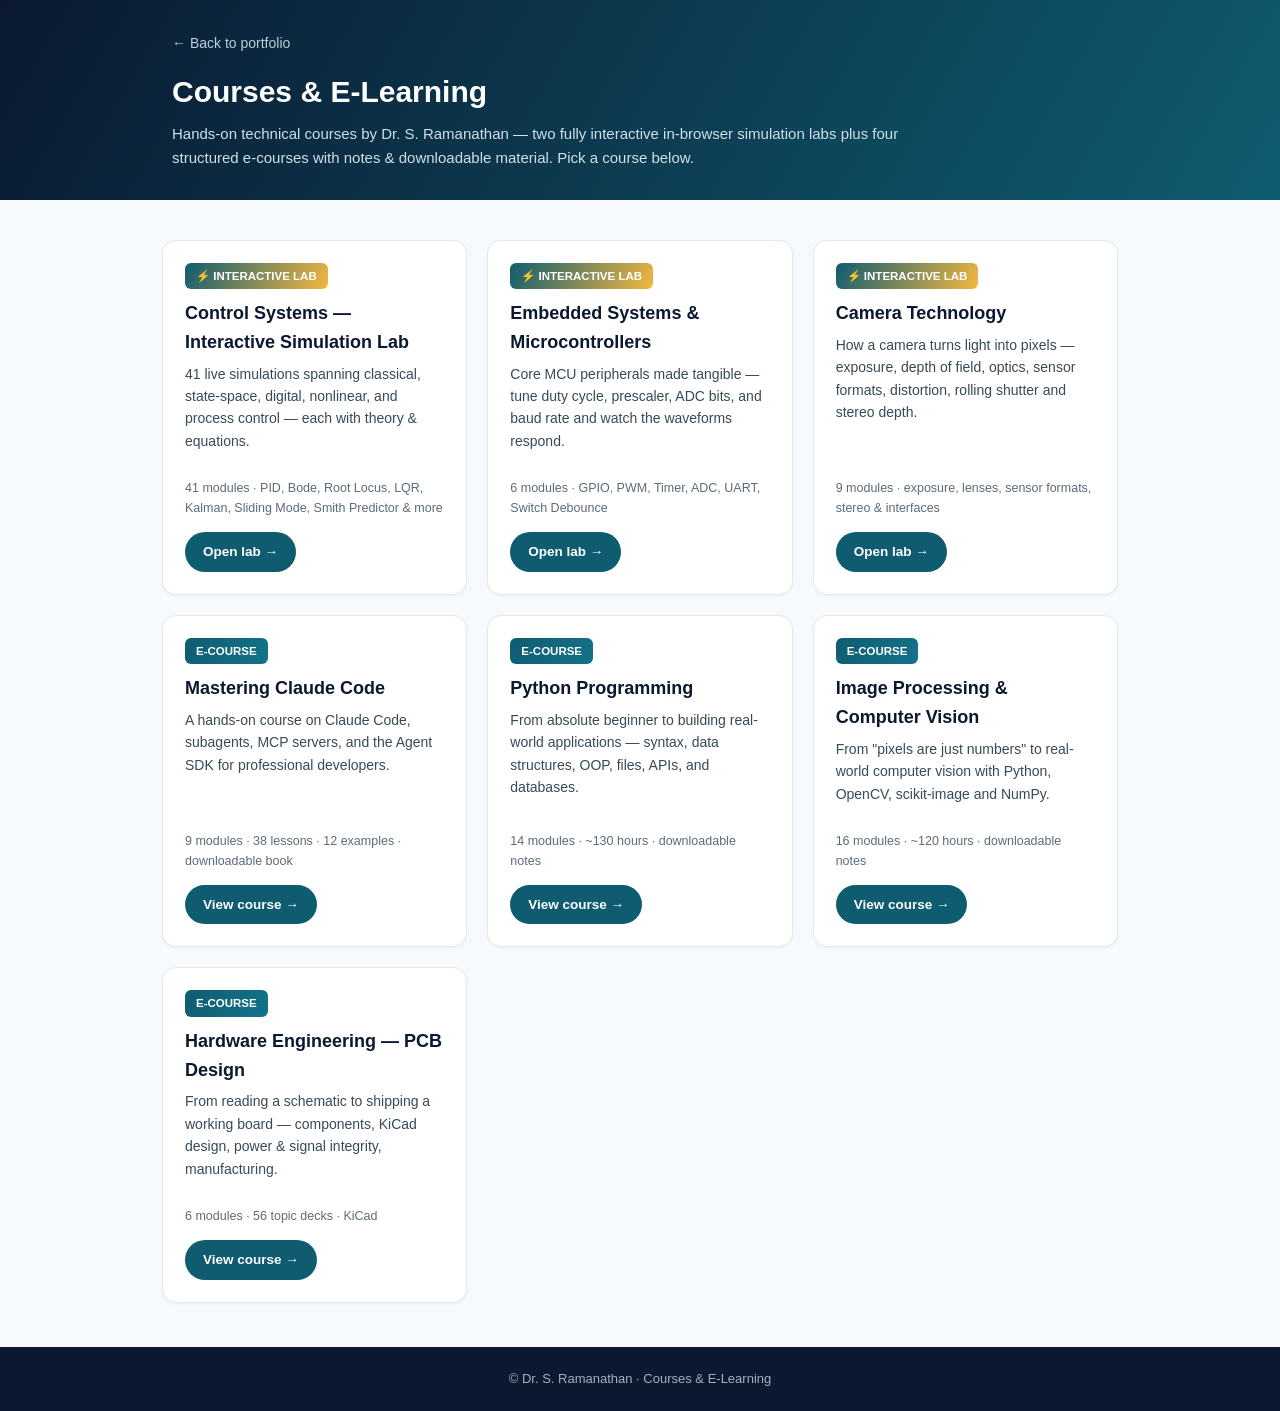
==== courses/index.html @ aff9f31a "Cache-bust favicon links (?v=2) so browsers fetch the new SR monogram" ====
<!DOCTYPE html><html lang="en"><head><meta charset="UTF-8">
<meta name="viewport" content="width=device-width,initial-scale=1.0">
<title>Courses — Dr. S. Ramanathan</title>
<meta name="description" content="Technical courses by Dr. S. Ramanathan — interactive Control Systems & Embedded labs, Python, Image Processing/OpenCV, PCB Design, and Mastering Claude Code.">
<link rel="stylesheet" href="course.css">
<link rel="icon" href="../favicon.ico?v=2">
<link rel="apple-touch-icon" href="../apple-touch-icon.png?v=2">
<style>
.cgrid{max-width:1000px;margin:0 auto;padding:6px 22px 10px;display:grid;grid-template-columns:repeat(auto-fit,minmax(300px,1fr));gap:20px}
.ccard{background:#fff;border:1px solid var(--line);border-radius:14px;padding:22px;box-shadow:0 1px 3px rgba(16,42,67,.05);display:flex;flex-direction:column}
.ccard .bdg{align-self:flex-start;font-size:11.5px;font-weight:700;color:#fff;padding:4px 11px;border-radius:6px;margin-bottom:10px}
.bdg.lab{background:linear-gradient(120deg,#0f5c70,#f4b740)}
.bdg.crs{background:linear-gradient(120deg,#0f5c70,#14738c)}
.ccard h2{font-size:18px;color:var(--navy);margin:0 0 6px}
.ccard p{font-size:14px;color:#374a57;margin:0 0 12px;flex:1}
.ccard .meta{font-size:12.5px;color:var(--grey);margin-bottom:14px}
.ccard a.go{align-self:flex-start;background:var(--teal);color:#fff;text-decoration:none;border-radius:30px;padding:9px 18px;font-weight:600;font-size:13.5px}
.ccard a.go:hover{background:#0d4d5e}
.intro{max-width:1000px;margin:0 auto;padding:6px 22px 16px;color:#374a57}
</style></head><body>

<div class="top"><div class="wrap">
<a class="back" href="../index.html#courses">← Back to portfolio</a>
<h1>Courses &amp; E-Learning</h1>
<p>Hands-on technical courses by Dr. S. Ramanathan — two fully interactive in-browser simulation labs plus four structured e-courses with notes &amp; downloadable material. Pick a course below.</p>
</div></div>

<section style="padding:34px 0">
  <div class="cgrid">

    <div class="ccard">
      <span class="bdg lab">⚡ INTERACTIVE LAB</span>
      <h2>Control Systems — Interactive Simulation Lab</h2>
      <p>41 live simulations spanning classical, state-space, digital, nonlinear, and process control — each with theory &amp; equations.</p>
      <div class="meta">41 modules · PID, Bode, Root Locus, LQR, Kalman, Sliding Mode, Smith Predictor &amp; more</div>
      <a class="go" href="control-systems.html">Open lab →</a>
    </div>

    <div class="ccard">
      <span class="bdg lab">⚡ INTERACTIVE LAB</span>
      <h2>Embedded Systems &amp; Microcontrollers</h2>
      <p>Core MCU peripherals made tangible — tune duty cycle, prescaler, ADC bits, and baud rate and watch the waveforms respond.</p>
      <div class="meta">6 modules · GPIO, PWM, Timer, ADC, UART, Switch Debounce</div>
      <a class="go" href="embedded-systems.html">Open lab →</a>
    </div>

    <div class="ccard">
      <span class="bdg lab">⚡ INTERACTIVE LAB</span>
      <h2>Camera Technology</h2>
      <p>How a camera turns light into pixels — exposure, depth of field, optics, sensor formats, distortion, rolling shutter and stereo depth.</p>
      <div class="meta">9 modules · exposure, lenses, sensor formats, stereo &amp; interfaces</div>
      <a class="go" href="camera-technology.html">Open lab →</a>
    </div>

    <div class="ccard">
      <span class="bdg crs">E-COURSE</span>
      <h2>Mastering Claude Code</h2>
      <p>A hands-on course on Claude Code, subagents, MCP servers, and the Agent SDK for professional developers.</p>
      <div class="meta">9 modules · 38 lessons · 12 examples · downloadable book</div>
      <a class="go" href="claude-code.html">View course →</a>
    </div>

    <div class="ccard">
      <span class="bdg crs">E-COURSE</span>
      <h2>Python Programming</h2>
      <p>From absolute beginner to building real-world applications — syntax, data structures, OOP, files, APIs, and databases.</p>
      <div class="meta">14 modules · ~130 hours · downloadable notes</div>
      <a class="go" href="python.html">View course →</a>
    </div>

    <div class="ccard">
      <span class="bdg crs">E-COURSE</span>
      <h2>Image Processing &amp; Computer Vision</h2>
      <p>From "pixels are just numbers" to real-world computer vision with Python, OpenCV, scikit-image and NumPy.</p>
      <div class="meta">16 modules · ~120 hours · downloadable notes</div>
      <a class="go" href="image-processing.html">View course →</a>
    </div>

    <div class="ccard">
      <span class="bdg crs">E-COURSE</span>
      <h2>Hardware Engineering — PCB Design</h2>
      <p>From reading a schematic to shipping a working board — components, KiCad design, power &amp; signal integrity, manufacturing.</p>
      <div class="meta">6 modules · 56 topic decks · KiCad</div>
      <a class="go" href="pcb-design.html">View course →</a>
    </div>

  </div>
</section>
<footer>© Dr. S. Ramanathan · Courses &amp; E-Learning</footer>
</body></html>
---- courses/course.css ----
:root{--navy:#0a1930;--teal:#0f5c70;--teal2:#14738c;--cyan:#3fc4dc;
--ink:#1b2733;--grey:#5c6b78;--line:#e3e9ee;--bg:#f7fafc;}
*{box-sizing:border-box;margin:0;padding:0}
body{font-family:'Segoe UI',Roboto,Arial,sans-serif;color:var(--ink);background:var(--bg);line-height:1.6}
a{color:var(--teal);text-decoration:none}
.top{background:linear-gradient(120deg,var(--navy),var(--teal));color:#fff;padding:30px 22px}
.wrap{max-width:980px;margin:0 auto;padding:0 22px}
.back{color:#bcd0d9;font-size:14px}
.back:hover{color:#fff}
.top h1{font-size:30px;font-weight:800;margin:12px 0 6px}
.top p{color:#cfe0e8;font-size:15px;max-width:760px}
.meta{margin-top:14px;display:flex;flex-wrap:wrap;gap:10px}
.meta span{background:rgba(255,255,255,.10);border:1px solid rgba(255,255,255,.2);
padding:6px 13px;border-radius:30px;font-size:13px}
.dl{display:inline-block;margin-top:16px;background:var(--cyan);color:#06222b;
font-weight:600;padding:10px 18px;border-radius:30px;font-size:14px}
section{padding:34px 0}
h2.grp{font-size:18px;color:var(--navy);margin:22px 0 10px;padding-bottom:6px;
border-bottom:2px solid var(--cyan)}
.mod{display:flex;align-items:center;gap:16px;background:#fff;border:1px solid var(--line);
border-radius:12px;padding:14px 18px;margin-bottom:10px;box-shadow:0 1px 2px rgba(16,42,67,.04)}
.mod .n{flex:0 0 auto;width:42px;height:42px;border-radius:50%;background:var(--teal);
color:#fff;font-weight:700;display:flex;align-items:center;justify-content:center;font-size:15px}
.mod .body{flex:1 1 auto}
.mod .t{font-weight:700;color:var(--navy);font-size:15.5px}
.mod .d{color:var(--grey);font-size:13.5px;margin-top:2px}
.mod a.pdf{flex:0 0 auto;background:#eaf3f6;color:#0d4d5e;border:1px solid #d4e7ec;
padding:8px 14px;border-radius:8px;font-size:13px;font-weight:600;white-space:nowrap}
.mod a.pdf:hover{background:var(--teal);color:#fff}
footer{background:var(--navy);color:#9fb4c0;text-align:center;padding:22px;font-size:13px}
@media(max-width:640px){.mod{flex-wrap:wrap}.mod a.pdf{margin-left:58px}}
.fb-wrap{max-width:980px;margin:6px auto 34px;padding:0 22px}
.fb{background:#fff;border:1px solid var(--line);border-radius:14px;padding:24px;text-align:center;box-shadow:0 1px 3px rgba(16,42,67,.05)}
.fb h3{color:var(--navy);margin:0 0 4px;font-size:18px}
.fb .fb-sub{color:var(--grey);font-size:13.5px;margin:0 0 12px}
.fb-stars{font-size:32px;color:#d4dde3;cursor:pointer;user-select:none;line-height:1}
.fb-stars span{padding:0 3px;transition:color .1s}
.fb-stars span.on{color:#f4b740}
.fb-text{width:100%;max-width:560px;min-height:72px;margin:14px auto 0;display:block;padding:10px 12px;border:1px solid var(--line);border-radius:8px;font:inherit;font-size:14px;resize:vertical}
.fb-send{margin-top:14px;background:var(--teal);color:#fff;border:0;border-radius:30px;padding:11px 26px;font-weight:600;cursor:pointer;font-size:14px}
.fb-send:hover{background:#0d4d5e}
.fb-note{font-size:13px;margin-top:10px;min-height:16px}
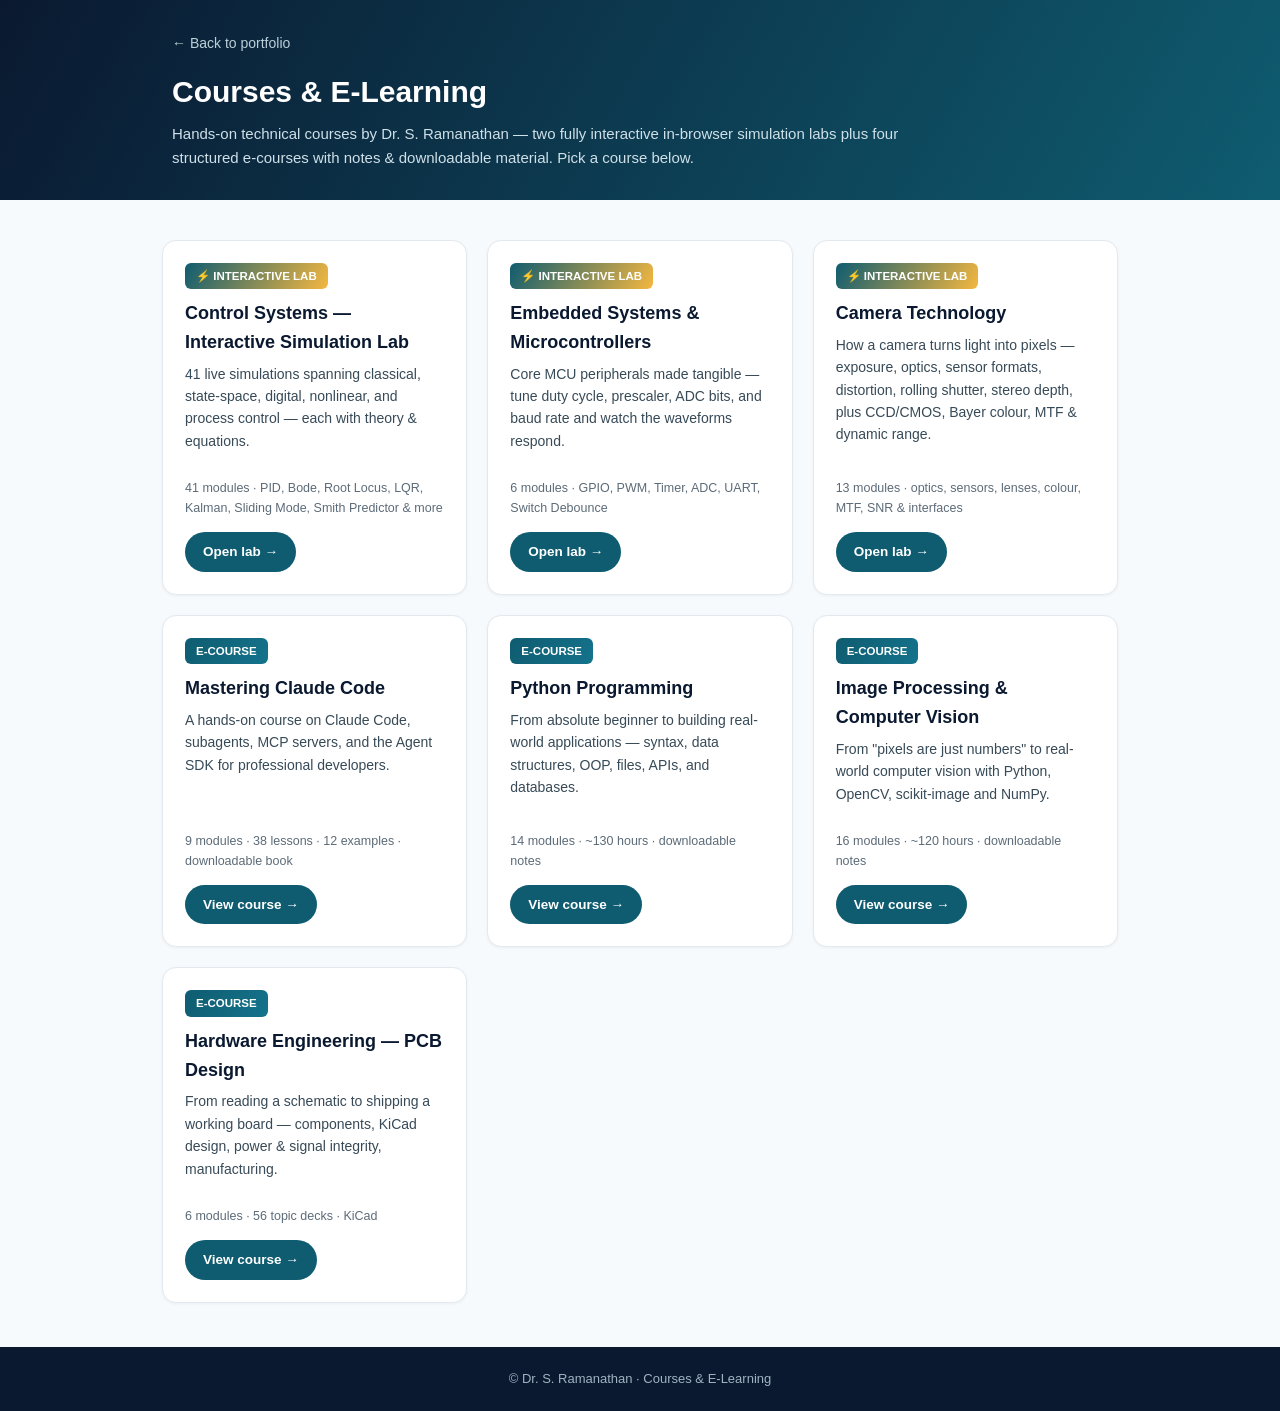
==== commit 52e7d7d8: "Camera course: detailed technical depth — CCD/CMOS, Bayer, MTF/Nyquist, DR/SNR (13 modules)" ====
--- a/courses/index.html
+++ b/courses/index.html
@@ -47,8 +47,8 @@
     <div class="ccard">
       <span class="bdg lab">⚡ INTERACTIVE LAB</span>
       <h2>Camera Technology</h2>
-      <p>How a camera turns light into pixels — exposure, depth of field, optics, sensor formats, distortion, rolling shutter and stereo depth.</p>
-      <div class="meta">9 modules · exposure, lenses, sensor formats, stereo &amp; interfaces</div>
+      <p>How a camera turns light into pixels — exposure, optics, sensor formats, distortion, rolling shutter, stereo depth, plus CCD/CMOS, Bayer colour, MTF &amp; dynamic range.</p>
+      <div class="meta">13 modules · optics, sensors, lenses, colour, MTF, SNR &amp; interfaces</div>
       <a class="go" href="camera-technology.html">Open lab →</a>
     </div>
 
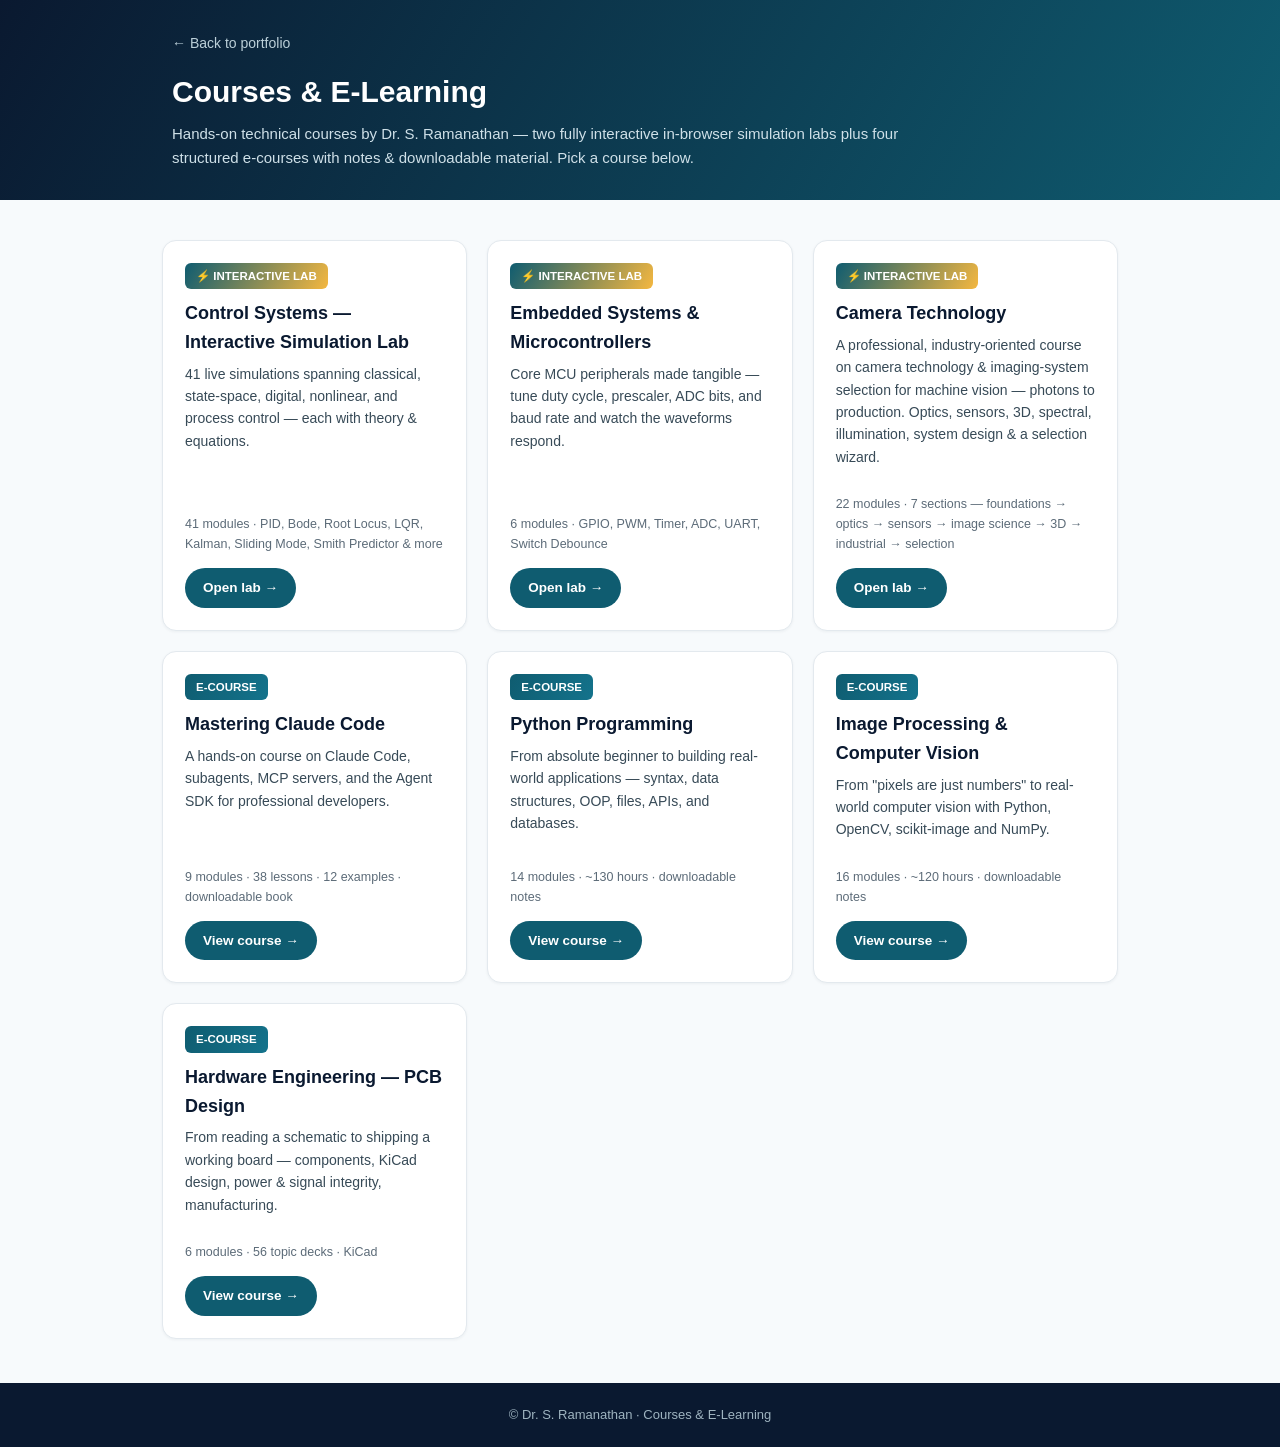
==== commit cef28558: "Restructure Camera course into 7-section / 22-module industry curriculum (pipeline, spectrum, 3D, sp" ====
--- a/courses/index.html
+++ b/courses/index.html
@@ -47,8 +47,8 @@
     <div class="ccard">
       <span class="bdg lab">⚡ INTERACTIVE LAB</span>
       <h2>Camera Technology</h2>
-      <p>How a camera turns light into pixels — exposure, optics, sensor formats, distortion, rolling shutter, stereo depth, plus CCD/CMOS, Bayer colour, MTF &amp; dynamic range.</p>
-      <div class="meta">13 modules · optics, sensors, lenses, colour, MTF, SNR &amp; interfaces</div>
+      <p>A professional, industry-oriented course on camera technology &amp; imaging-system selection for machine vision — photons to production. Optics, sensors, 3D, spectral, illumination, system design &amp; a selection wizard.</p>
+      <div class="meta">22 modules · 7 sections — foundations → optics → sensors → image science → 3D → industrial → selection</div>
       <a class="go" href="camera-technology.html">Open lab →</a>
     </div>
 
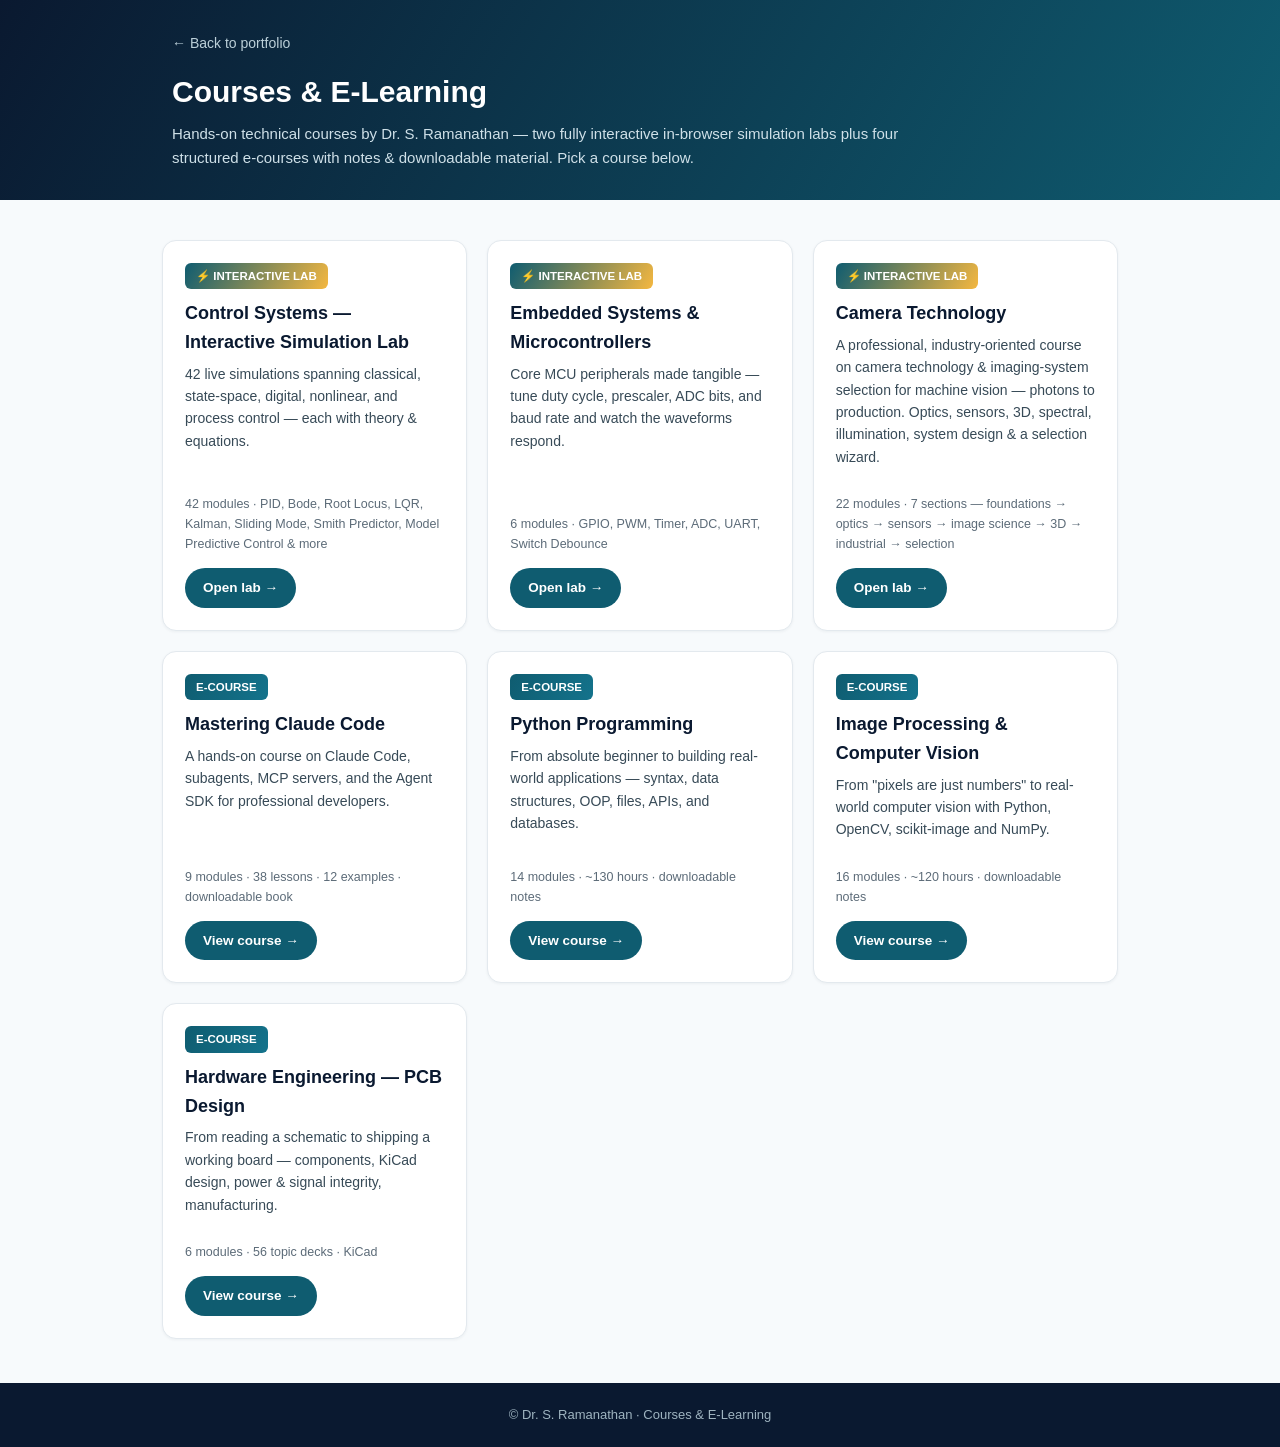
==== commit 3ea03f70: "Add Module 42: Model Predictive Control (interactive receding-horizon viz) - New MPC lab: double-int" ====
--- a/courses/index.html
+++ b/courses/index.html
@@ -31,8 +31,8 @@
     <div class="ccard">
       <span class="bdg lab">⚡ INTERACTIVE LAB</span>
       <h2>Control Systems — Interactive Simulation Lab</h2>
-      <p>41 live simulations spanning classical, state-space, digital, nonlinear, and process control — each with theory &amp; equations.</p>
-      <div class="meta">41 modules · PID, Bode, Root Locus, LQR, Kalman, Sliding Mode, Smith Predictor &amp; more</div>
+      <p>42 live simulations spanning classical, state-space, digital, nonlinear, and process control — each with theory &amp; equations.</p>
+      <div class="meta">42 modules · PID, Bode, Root Locus, LQR, Kalman, Sliding Mode, Smith Predictor, Model Predictive Control &amp; more</div>
       <a class="go" href="control-systems.html">Open lab →</a>
     </div>
 
@@ -87,4 +87,5 @@
   </div>
 </section>
 <footer>© Dr. S. Ramanathan · Courses &amp; E-Learning</footer>
+<script data-goatcounter="https://ramgom1041.goatcounter.com/count" async src="//gc.zgo.at/count.js"></script>
 </body></html>
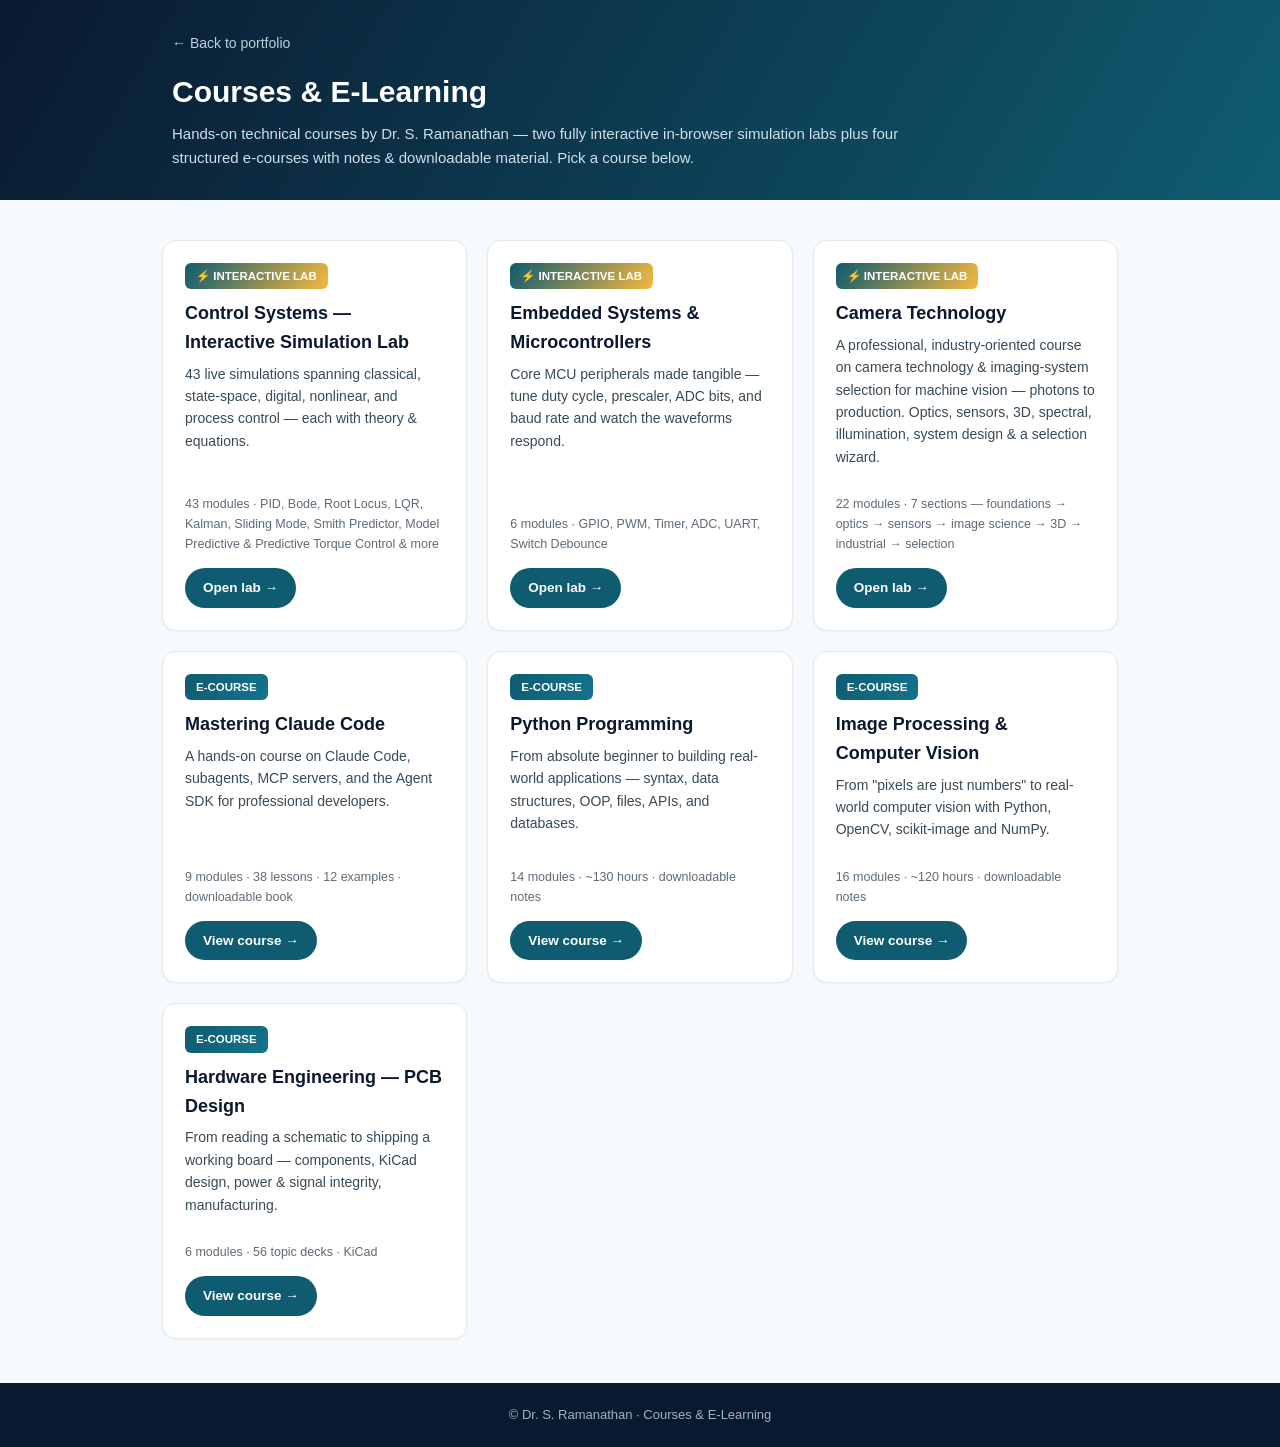
==== commit d7430665: "Add Module 43: Predictive Torque Control (FCS-MPC) for motor drives - Space-vector hexagon view: sta" ====
--- a/courses/index.html
+++ b/courses/index.html
@@ -31,8 +31,8 @@
     <div class="ccard">
       <span class="bdg lab">⚡ INTERACTIVE LAB</span>
       <h2>Control Systems — Interactive Simulation Lab</h2>
-      <p>42 live simulations spanning classical, state-space, digital, nonlinear, and process control — each with theory &amp; equations.</p>
-      <div class="meta">42 modules · PID, Bode, Root Locus, LQR, Kalman, Sliding Mode, Smith Predictor, Model Predictive Control &amp; more</div>
+      <p>43 live simulations spanning classical, state-space, digital, nonlinear, and process control — each with theory &amp; equations.</p>
+      <div class="meta">43 modules · PID, Bode, Root Locus, LQR, Kalman, Sliding Mode, Smith Predictor, Model Predictive &amp; Predictive Torque Control &amp; more</div>
       <a class="go" href="control-systems.html">Open lab →</a>
     </div>
 
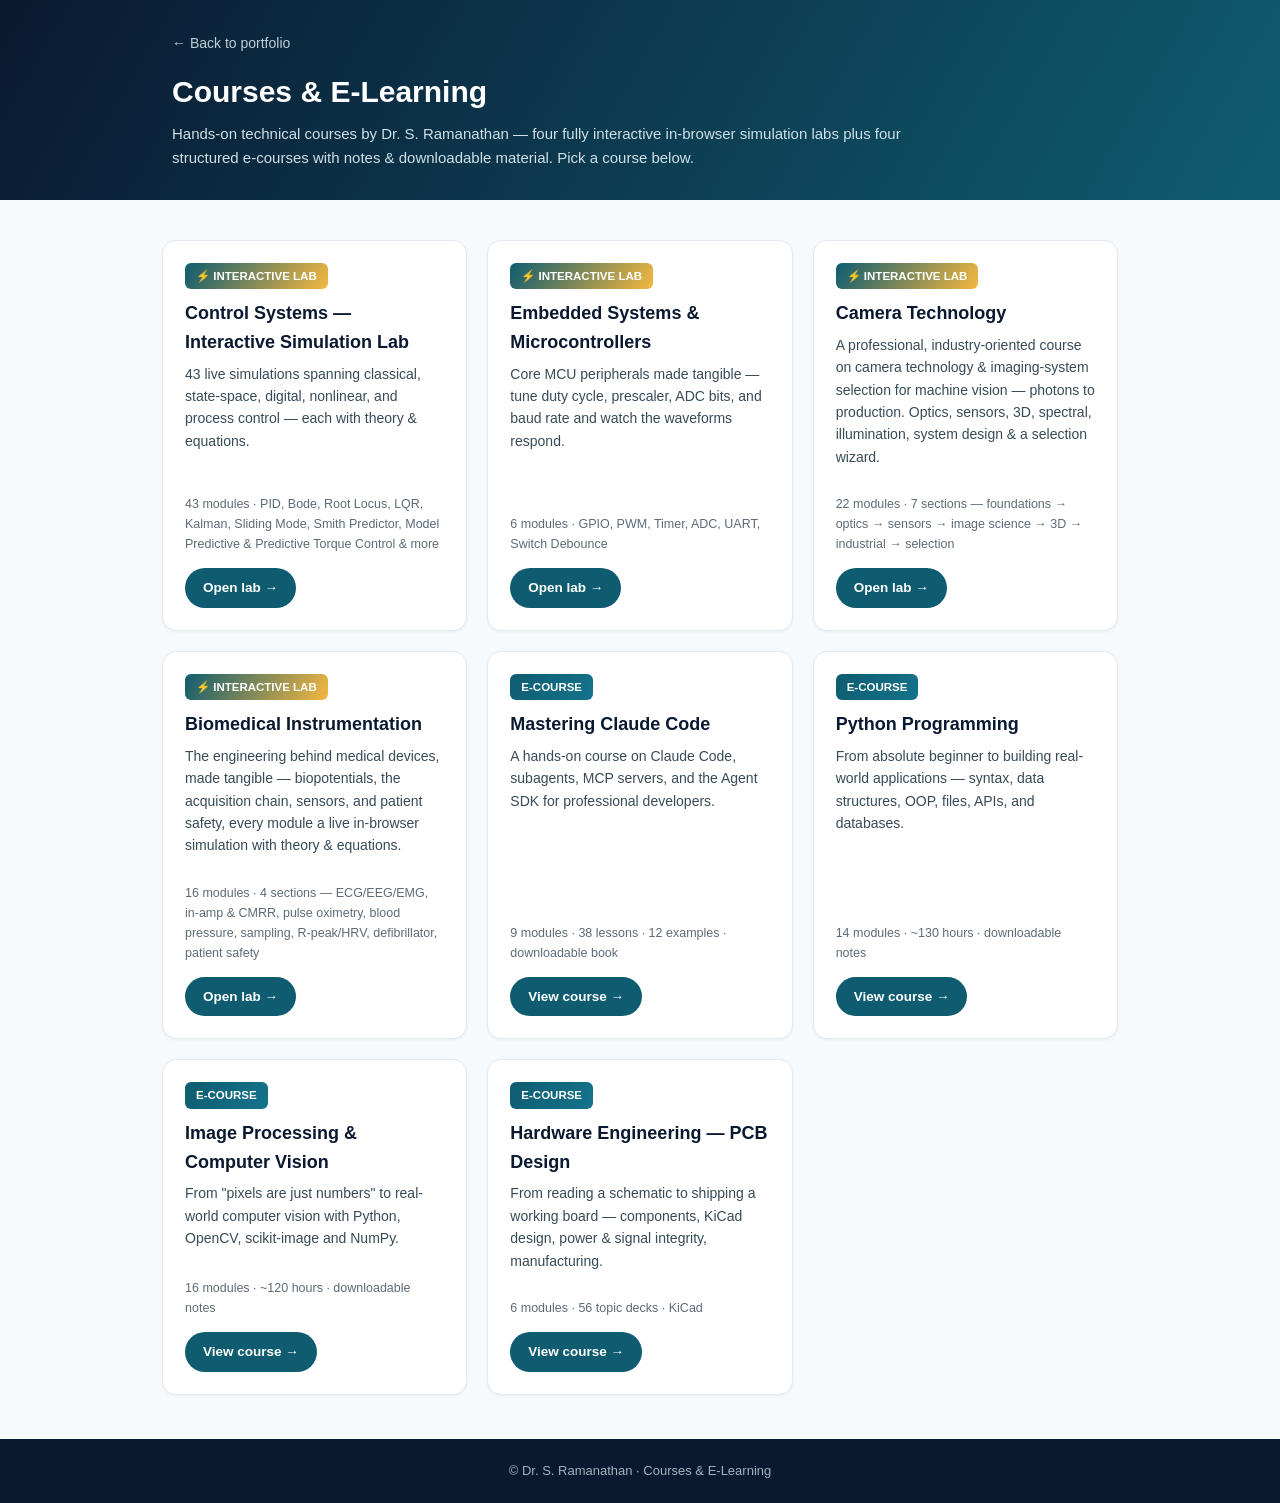
==== commit 6aed0b8a: "Add Biomedical Instrumentation interactive lab (16 modules) New self-contained lab (courses/biomedic" ====
--- a/courses/index.html
+++ b/courses/index.html
@@ -22,7 +22,7 @@
 <div class="top"><div class="wrap">
 <a class="back" href="../index.html#courses">← Back to portfolio</a>
 <h1>Courses &amp; E-Learning</h1>
-<p>Hands-on technical courses by Dr. S. Ramanathan — two fully interactive in-browser simulation labs plus four structured e-courses with notes &amp; downloadable material. Pick a course below.</p>
+<p>Hands-on technical courses by Dr. S. Ramanathan — four fully interactive in-browser simulation labs plus four structured e-courses with notes &amp; downloadable material. Pick a course below.</p>
 </div></div>
 
 <section style="padding:34px 0">
@@ -50,6 +50,14 @@
       <p>A professional, industry-oriented course on camera technology &amp; imaging-system selection for machine vision — photons to production. Optics, sensors, 3D, spectral, illumination, system design &amp; a selection wizard.</p>
       <div class="meta">22 modules · 7 sections — foundations → optics → sensors → image science → 3D → industrial → selection</div>
       <a class="go" href="camera-technology.html">Open lab →</a>
+    </div>
+
+    <div class="ccard">
+      <span class="bdg lab">⚡ INTERACTIVE LAB</span>
+      <h2>Biomedical Instrumentation</h2>
+      <p>The engineering behind medical devices, made tangible — biopotentials, the acquisition chain, sensors, and patient safety, every module a live in-browser simulation with theory &amp; equations.</p>
+      <div class="meta">16 modules · 4 sections — ECG/EEG/EMG, in-amp &amp; CMRR, pulse oximetry, blood pressure, sampling, R-peak/HRV, defibrillator, patient safety</div>
+      <a class="go" href="biomedical-instrumentation.html">Open lab →</a>
     </div>
 
     <div class="ccard">
